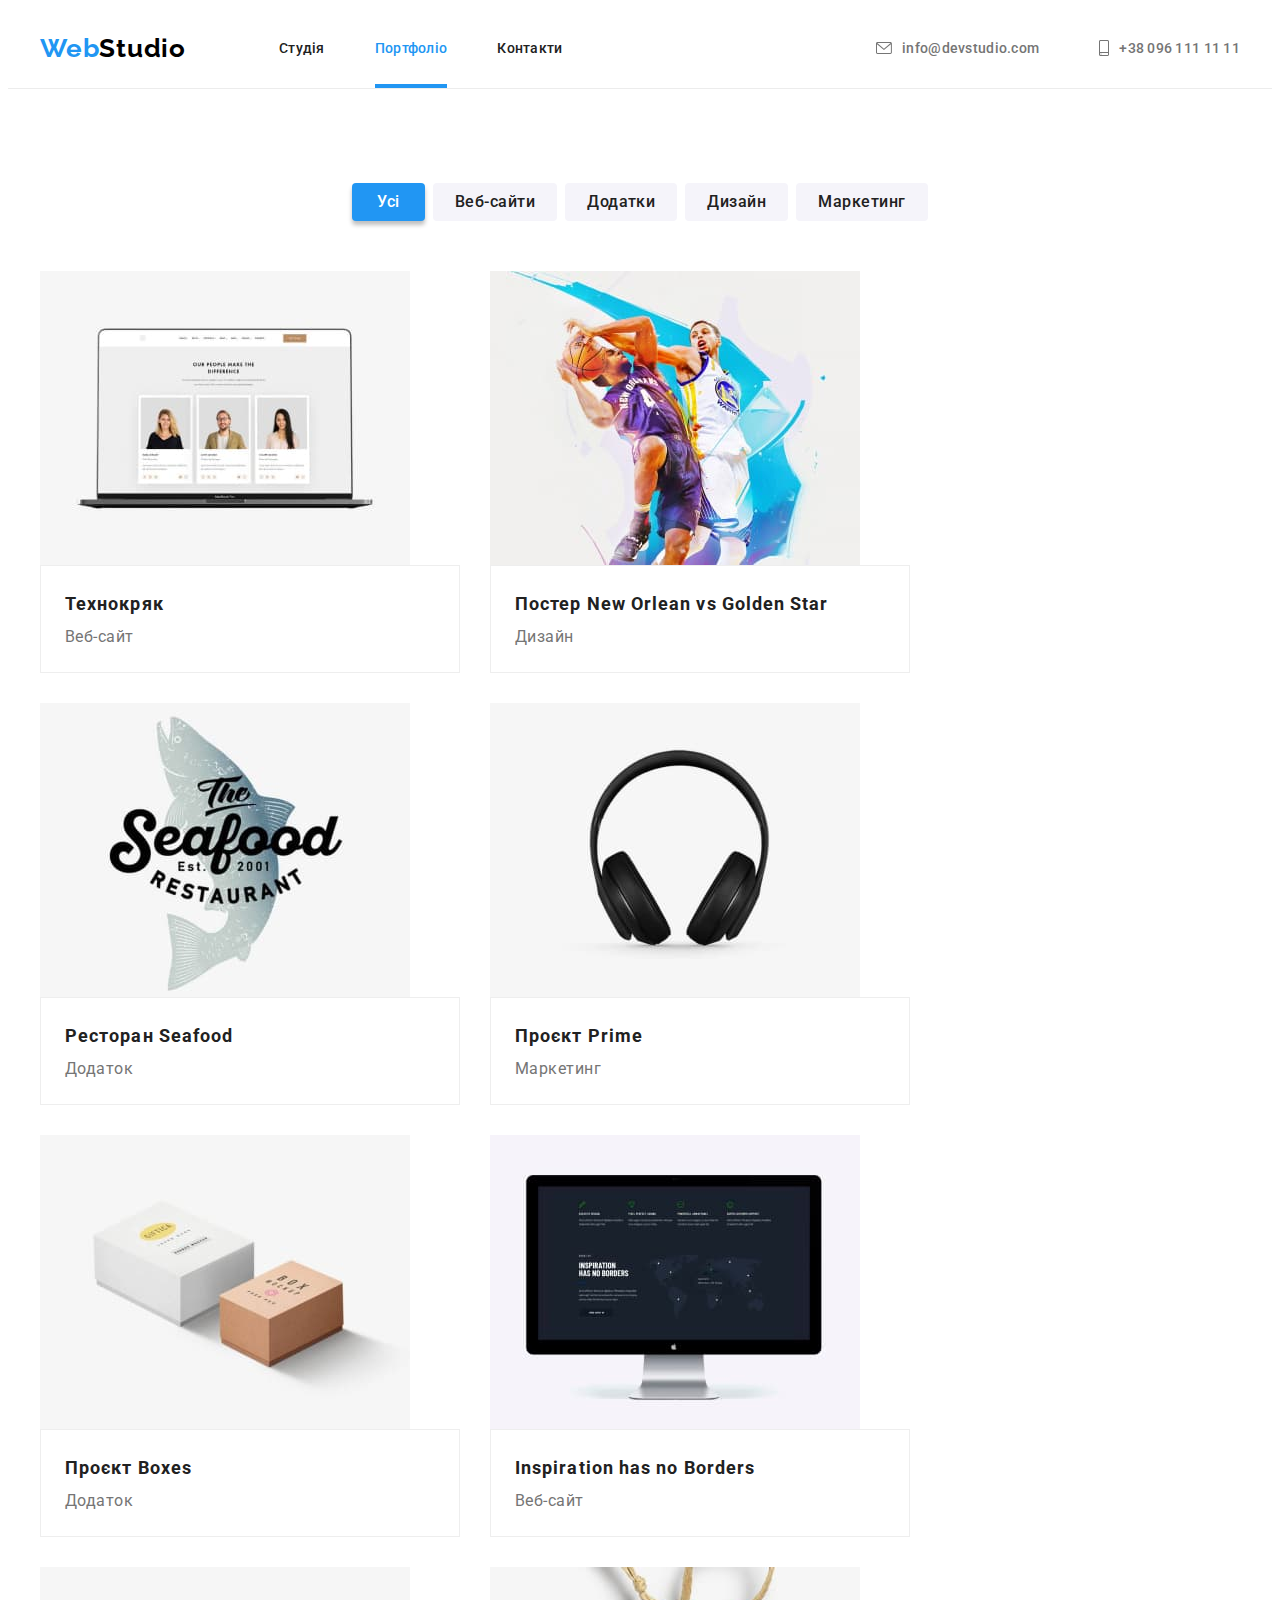
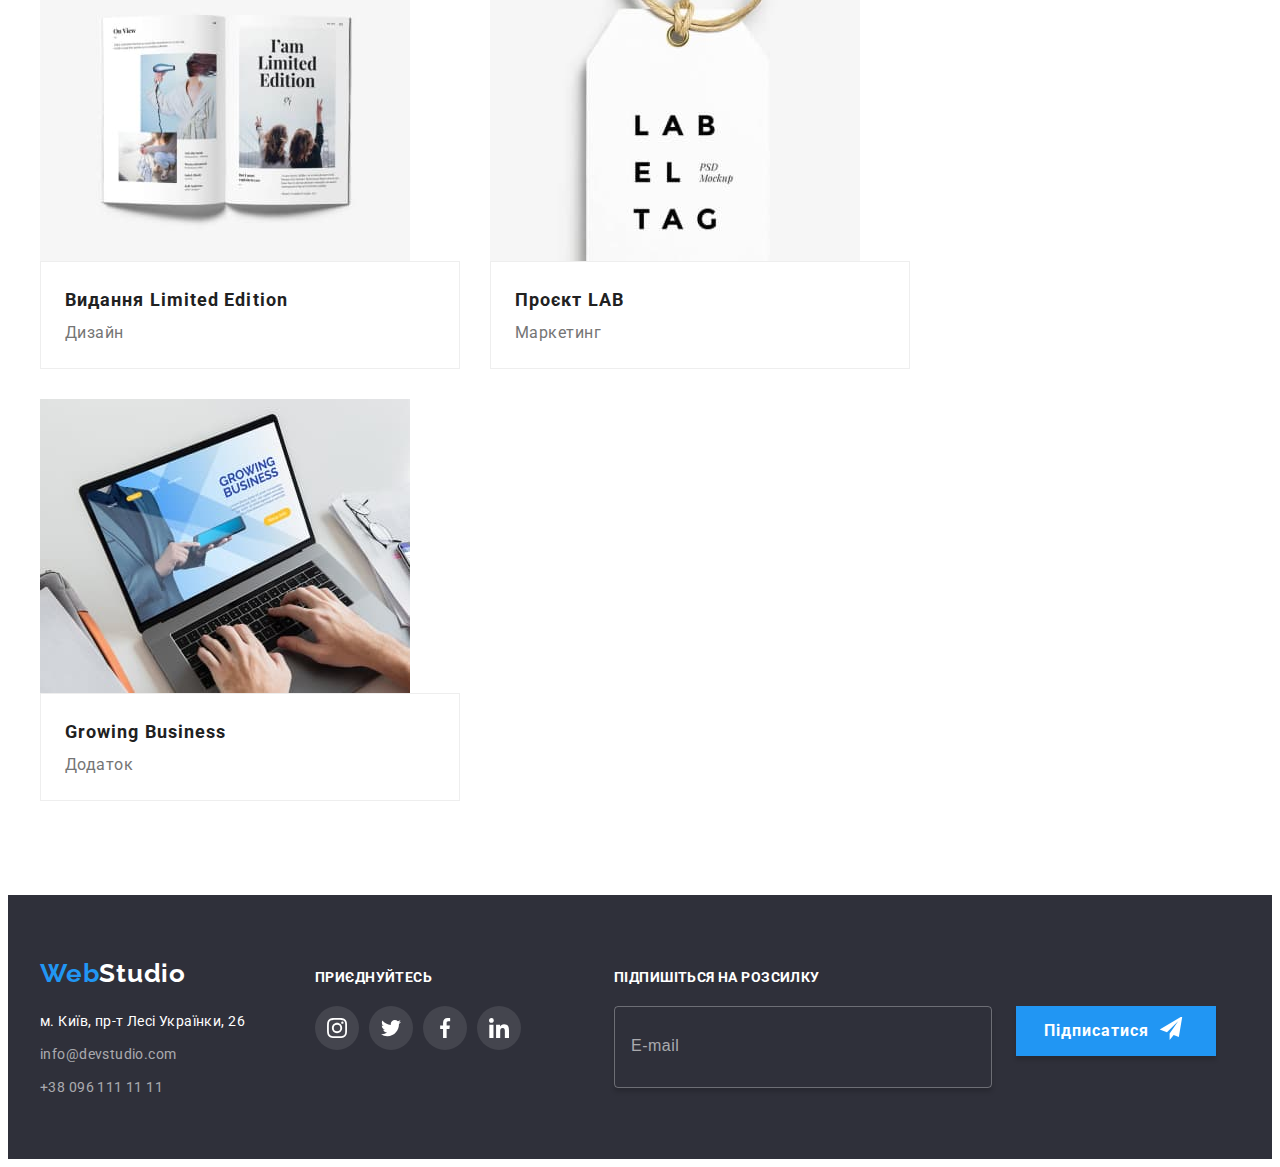
==== portfolio.html @ 65c4f0a9 "HW 8" ====
<!DOCTYPE html>
<html lang="en">
  <head>
    <meta charset="UTF-8" />
    <meta http-equiv="X-UA-Compatible" content="IE=edge" />
    <meta name="viewport" content="width=device-width, initial-scale=1.0" />
    <title>Portfolio</title>
    <link
      href="https://fonts.googleapis.com/css2?family=Raleway:wght@700&family=Roboto:wght@400;500;700;900&display=swap"
      rel="stylesheet"
    />
    <link
      rel="stylesheet"
      href="https://cdnjs.cloudflare.com/ajax/libs/modern-normalize/1.1.0/modern-normalize.min.css"
      integrity="sha512-wpPYUAdjBVSE4KJnH1VR1HeZfpl1ub8YT/NKx4PuQ5NmX2tKuGu6U/JRp5y+Y8XG2tV+wKQpNHVUX03MfMFn9Q=="
      crossorigin="anonymous"
      referrerpolicy="no-referrer"
    />
    <link rel="stylesheet" href="./css/main.min.css" />
  </head>
  <body class="page-portfolio">
    <header class="header">
      <div class="container-header">
        <nav class="site-nav">
          <a href="#" class="logo"
            ><span class="first-part">Web</span
            ><span class="second-part">Studio</span>
            </a>

          <ul class="site-nav-list">
            <li class="site-nav-item">
              <a class="site-nav-link" href="index.html" 
                >Студія</a>
            </li>
            <li class="site-nav-item">
              <a class="site-nav-link current" href="#">Портфоліо</a>
            </li>
            <li class="site-nav-item">
              <a class="site-nav-link" href="#">Контакти</a>
            </li>
          </ul>

          <ul class="contacts-list">
            <li class="contacts-item">
              <a href="mailto:info@devstudio.com" class="contacts">
                <svg class="contacts-icon" width="16" height="12">
                  <use href="./images/icons.svg#icon-envelope"></use>
                </svg>
                info@devstudio.com</a>
            </li>
            <li class="contacts-item">
              <a href="tel:+380961111111" class="contacts">
                <svg class="contacts-icon" width="10" height="16">
                  <use href="./images/icons.svg#icon-smartphone"></use>
                </svg>
                +38 096 111 11 11</a>
            </li>
          </ul>
        </nav>
      </div>
    </header>
    <main>
      <section class="portfolio">
        <!-- <h1 class="portfolio-title">Портфоліо</h1> -->
        <div class="container-portfolio">

        <ul class="portfolio-list">
          <li class="list-button">
            <button class="button-all current" type="button">Усі</button>
          </li>
          <li class="list-button">
            <button class="button" type="button">Веб-сайти</button>
          </li>
          <li class="list-button">
            <button class="button" type="button">Додатки</button>
          </li>
          <li class="list-button">
            <button class="button" type="button">Дизайн</button>
          </li>
          <li class="list-button">
            <button class="button" type="button">Маркетинг</button>
          </li>
        </ul>
            
        <ul class="project-list">
          <li class="project-list__item">
            <a class="project-list__link" href="#">
              <div class="portfolio-wrap">
              <img src="./images/img11.jpg" 
              width="370"
              height="294"
              alt="фото" class="project-list__icon" />
              <p class="portfolio-text">Ресурс пропонує комплексні пропозиції з різним рівнем функціоналу та сервісів. Все це дозволить відвідувачу отримати вичерпні відомості про компанію чи приватну особу.
              </p>
              </div>
              <div class="box-projects">
              <h2 class="list-projects">Технокряк</h2>
              <p class="list-services">Веб-сайт</p>
              </div>
            </a>
          </li>
          <li class="project-list__item">
            <a class="project-list__link" href="#">
              <div class="portfolio-wrap">
              <img src="./images/img12.jpg" 
              width="370"
              height="294"
              alt="гра в баскетбол" class="project-list__icon" />
              <p class="portfolio-text">Ресурс пропонує комплексні пропозиції з різним рівнем функціоналу та сервісів. Все це дозволить відвідувачу отримати вичерпні відомості про компанію чи приватну особу.
              </p>
              </div>
              <div class="box-projects">
              <h2 class="list-projects">Постер New Orlean vs Golden Star</h2>
              <p class="list-services">Дизайн</p>
              </div>
            </a>
          </li>
          <li class="project-list__item">
            <a class="project-list__link" href="#">
              <div class="portfolio-wrap">
              <img src="./images/img13.jpg" 
              width="370"
              height="294"
              alt="назва ресторану" class="project-list__icon" />
              <p class="portfolio-text">Ресурс пропонує комплексні пропозиції з різним рівнем функціоналу та сервісів. Все це дозволить відвідувачу отримати вичерпні відомості про компанію чи приватну особу.
              </p>
              </div>
              <div class="box-projects">
              <h2 class="list-projects">Ресторан Seafood</h2>
              <p class="list-services">Додаток</p>
              </div>
            </a>
          </li>

          <li class="project-list__item">
            <a class="project-list__link" href="#">
              <div class="portfolio-wrap">
              <img src="./images/img14.jpg" 
              width="370"
              height="294"
              alt="навушники" class="project-list__icon" />
              <p class="portfolio-text">Ресурс пропонує комплексні пропозиції з різним рівнем функціоналу та сервісів. Все це дозволить відвідувачу отримати вичерпні відомості про компанію чи приватну особу.
              </p>
              </div>
              <div class="box-projects">
              <h2 class="list-projects">Проєкт Prime</h2>
              <p class="list-services">Маркетинг</p>
              </div>
            </a>
          </li>
          <li class="project-list__item">
            <a class="project-list__link" href="#">
              <div class="portfolio-wrap">
              <img src="./images/img15.jpg" 
              width="370"
              height="294"
              alt="коробки" class="project-list__icon" />
              <p class="portfolio-text">Ресурс пропонує комплексні пропозиції з різним рівнем функціоналу та сервісів. Все це дозволить відвідувачу отримати вичерпні відомості про компанію чи приватну особу.
              </p>
              </div>
              <div class="box-projects">
              <h2 class="list-projects">Проєкт Boxes</h2>
              <p class="list-services">Додаток</p>
              </div>
            </a>
          </li>
          <li class="project-list__item">
            <a class="project-list__link" href="#">
              <div class="portfolio-wrap">
              <img src="./images/img16.jpg" 
              width="370"
              height="294"
              alt="монітор" class="project-list__icon" />
              <p class="portfolio-text">Ресурс пропонує комплексні пропозиції з різним рівнем функціоналу та сервісів. Все це дозволить відвідувачу отримати вичерпні відомості про компанію чи приватну особу.
              </p>
              </div>
              <div class="box-projects">
              <h2 class="list-projects">Inspiration has no Borders</h2>
              <p class="list-services">Веб-сайт</p>
              </div>
            </a>
          </li>
          <li class="project-list__item">
            <a class="project-list__link" href="#">
              <div class="portfolio-wrap">
              <img src="./images/img17.jpg" 
              width="370"
              height="294"
              alt="журнал" class="project-list__icon" />
              <p class="portfolio-text">Ресурс пропонує комплексні пропозиції з різним рівнем функціоналу та сервісів. Все це дозволить відвідувачу отримати вичерпні відомості про компанію чи приватну особу.
              </p>
              </div>
              <div class="box-projects">
              <h2 class="list-projects">Видання Limited Edition</h2>
              <p class="list-services">Дизайн</p>
              </div>
            </a>
          </li>
          <li class="project-list__item">
            <a class="project-list__link" href="#">
              <div class="portfolio-wrap">
              <img src="./images/img18.jpg" 
              width="370"
              height="294"
              alt="етикетка" class="project-list__icon" />
              <p class="portfolio-text">Ресурс пропонує комплексні пропозиції з різним рівнем функціоналу та сервісів. Все це дозволить відвідувачу отримати вичерпні відомості про компанію чи приватну особу.
              </p>
              </div>
              <div class="box-projects">
              <h2 class="list-projects">Проєкт LAB</h2>
              <p class="list-services">Маркетинг</p>
              </div>
            </a>
          </li>
          <li class="project-list__item">
            <a class="project-list__link" href="#">
              <div class="portfolio-wrap">
              <img src="./images/img19.jpg" 
              width="370"
              height="294"
              alt="ноутбук" class="project-list__icon" />
              <p class="portfolio-text">Ресурс пропонує комплексні пропозиції з різним рівнем функціоналу та сервісів. Все це дозволить відвідувачу отримати вичерпні відомості про компанію чи приватну особу.
              </p>
              </div>
              <div class="box-projects">
              <h2 class="list-projects">Growing Business</h2>
              <p class="list-services">Додаток</p>
              </div>
            </a>
          </li>
        </ul>
        </div>
      </section>
    </main>
    <footer class="section-foot">
      <div class="container-footer">
        <div class="div-foot">
          <div class="div-contacts">
        <a href="#" class="logo-footer"
          ><span class="first-part">Web</span
          ><span class="second-part-foot">Studio</span></a>
        
        <address class="address">
          <p class="contacts-foot-address">м. Київ, пр-т Лесі Українки, 26</p>
          <ul class="list">
            <li class="foot-item">
              <a href="mailto:info@devstudio.com" class="contacts-foot"
                >info@devstudio.com</a
              >
            </li>
            <li class="foot-item">
              <a href="tel:+380961111111" class="contacts-foot"
                >+38 096 111 11 11</a>
              
            </li>
          </ul>
        </address>
        </div>
        <div class="foot-networks">
          <span class="foot-title">приєднуйтесь</span>
          <ul class="foot-list">
                <li class="item-foot">
              <a class="foot-link" href="#">
                <svg class="foot-icon" width="20" height="20">
                  <use href="./images/icons.svg#icon-instagram"></use>
                </svg>
                 
              </a>
              </li>
              <li class="item-foot">
              <a class="foot-link" href="#">
                <svg class="foot-icon" width="20" height="20">
                  <use href="./images/icons.svg#icon-twitter"></use>
                </svg>
                 
              </a>
              </li>
              <li class="item-foot">
              <a class="foot-link" href="#">
                <svg class="foot-icon" width="20" height="20">
                  <use href="./images/icons.svg#icon-facebook"></use>
                </svg>
                 
              </a>
              </li>
              <li class="item-foot">
              <a class="foot-link" href="#">
                <svg class="foot-icon" width="20" height="20">
                  <use href="./images/icons.svg#icon-linkedin"></use>
                </svg>
                 
              </a>
              </li>
              </ul>
        </div>
        <div class="user-sub">
           <p class="form-email">Підпишіться на розсилку</p>
          <form>
          <div class="user-mail">  
            <input type="email" name="email"  class="email-input" aria-labelledby="user_email" placeholder="E-mail"/>
          
          <button type="submit" class="submit">Підписатися
            <svg class="icon-send" width="24" height="24">
              <use href="./images/icons.svg#icon-send"></use>
            </svg>
          </button>
          </div>
          
        </form>
        </div>
        </div>
        

      </div>
    </footer>
    
     
  </body>
</html>
---- css/main.min.css ----
:root{--color-title: #212121;--color-gray: #757575;--color-blue: #2196F3;--color-white: #FFFFFF;--background-color-portfolio: #EEEEEE}body{font-family:Roboto,sans-serif}.container,.container-header,.container-footer,.container-portfolio{width:100%;padding-left:15px;padding-right:15px;margin:0 auto}@media screen and (min-width: 480px){.container,.container-header,.container-footer,.container-portfolio{max-width:480px}}@media screen and (min-width: 768px){.container,.container-header,.container-footer,.container-portfolio{max-width:768px}}@media screen and (min-width: 1200px){.container,.container-header,.container-footer,.container-portfolio{max-width:1200px}}.container-header,.container-footer{padding-top:0}.project-list,.img-list,.our-advantages-list,.portfolio-list,.site-nav-list,.list,.contacts-list,.specialist-list,.client-list,.foot-list{list-style:none;padding:0;margin:0}.project-list__link,.site-nav-link,.contacts,.list-link,.logo,.logo-footer{text-decoration:none}.page{background-color:var(--color-white)}.logo{margin-right:93px}.first-part{color:var(--color-blue)}.second-part{color:#000}.second-part-foot{color:#fff}.first-part,.second-part,.second-part-foot{font-family:Raleway,sans-serif;font-weight:700;font-size:26px;line-height:1.1923;letter-spacing:.03em}.site-nav-link{display:block;padding-top:32px;padding-bottom:32px;color:var(--color-title);position:relative}.site-nav-link::after{content:"";position:absolute;opacity:0;width:100%;height:4px;background-color:var(--color-blue);left:0;bottom:0}.site-nav-link.current::after{opacity:1}.site-nav-item{margin-right:50px}.site-nav-item:last-child{margin-right:0}.contacts{display:flex;justify-content:center;align-items:center;width:100%;height:100%;color:var(--color-gray);transition:color 250ms cubic-bezier(0.4, 0, 0.2, 1)}.contacts-icon{fill:var(--color-gray);margin-right:10px;transition:fill 250ms cubic-bezier(0.4, 0, 0.2, 1)}.contacts:hover .contacts-icon,.contacts:focus .contacts-icon{fill:#2196f3}.contacts-item+.contacts-item{margin-left:50px}.contacts-item{padding-top:32px;padding-bottom:32px}.site-nav-link,.contacts{font-weight:500;font-size:14px;line-height:1.1721;letter-spacing:.02em;transition:color 250ms cubic-bezier(0.4, 0, 0.2, 1)}.site-nav-link:hover,.site-nav-link:focus,.site-nav-link.current{color:var(--color-blue);opacity:1}.contacts:hover,.contacts:focus{color:var(--color-blue)}.header{border-bottom:1px solid #ececec}.site-nav{display:flex;align-items:center}.site-nav-list{display:flex}.contacts-list{display:flex;margin-left:auto;gap:10px}.section-gero{margin:0 auto;padding-top:200px;padding-bottom:200px;background-image:linear-gradient(rgba(47, 48, 58, 0.4), rgba(47, 48, 58, 0.4)),url(../images/img-gero\ .jpg);text-align:center;height:600px;max-width:1600px}.gero-title{margin-top:0;margin-bottom:30px;color:#fff;font-weight:900;font-size:44px;line-height:1.3636;letter-spacing:.06em;text-align:center;text-transform:uppercase}.button-gero{display:inline-block;min-width:216px;border-radius:4px;padding:10px 32px;color:#fff;background-color:#2196f3;font-family:Roboto,sans-serif;font-weight:700;font-size:16px;line-height:1.875;letter-spacing:.06em;text-align:center;cursor:pointer;border:none;transition:color 250ms cubic-bezier(0.4, 0, 0.2, 1)}.button-gero:hover,.button-gero:focus,.button-gero:active{color:#2f303a}.our-advantages-list{display:flex;flex-wrap:wrap;gap:30px}.our-advantages-item{width:100%;height:auto}@media screen and (min-width: 768px){.our-advantages-item{width:calc((100% - 30px)/2)}}.our-advantages-icon{margin-bottom:30px;width:100%;height:120px;background-color:#f5f4fa;display:flex;justify-content:center;align-items:center}.advantages{padding-top:60px;padding-bottom:60px}.our-advantages-title{margin-bottom:10px;margin-top:0;color:var(--color-title);font-weight:700;font-size:14px;line-height:1.1721;letter-spacing:.03em;display:flex;justify-content:center;align-items:center}@media screen and (min-width: 768px){.our-advantages-title{display:inline-block}}.our-advantages-item:last-child{margin-right:0}.our-advantages{display:inline-block;margin-top:0;margin-bottom:0;color:var(--color-gray);font-weight:400;font-size:14px;line-height:1.714;letter-spacing:.03em}.section-img{padding-bottom:94px}.section-title{margin-top:0;margin-bottom:50px;color:var(--color-title);font-weight:700;font-size:36px;line-height:1.1719;letter-spacing:.03em;text-align:center}.img{width:100%;height:100%}.img:not(:last-child){margin-right:30px}.img-list{display:flex}.presentation{width:370px;height:100%;position:relative}.presentation-title{margin-top:0;margin-bottom:0;padding-top:27px;padding-bottom:27px;height:70px;width:100%;font-weight:700;font-size:14px;line-height:1.143;letter-spacing:.03em;color:var(--color-white);background-color:rgba(47,48,58,.8);text-align:center;text-transform:uppercase;position:absolute;bottom:0}.section-team,.section-clients{padding-top:94px;padding-bottom:94px;background-color:#f5f4fa}.section-clients{background-color:#fff}.img-list__item{box-shadow:0px 4px 4px 0px rgba(0,0,0,.25)}.img-list__item:not(:last-child){margin-right:30px}.team__title{margin-top:0;margin-bottom:10px;color:var(--color-title);font-weight:500;font-size:16px;line-height:1.1719;letter-spacing:.03em;text-align:center}.team__specialist{margin-top:0;margin-bottom:16px;color:var(--color-gray);font-weight:400;font-size:16px;line-height:1.1719;letter-spacing:.03em;text-align:center}.team{padding-top:30px;padding-bottom:30px;background-color:#fff}.specialist-list{display:flex;justify-content:center;align-items:center;gap:10px}.specialist-list__item{width:44px;height:44px}.specialist-list__link{width:100%;height:100%;background-color:#fff;border-radius:50%;display:flex;justify-content:center;align-items:center;transition:background-color 250ms cubic-bezier(0.4, 0, 0.2, 1)}.specialist-list__link:hover,.specialist-list__link:focus{background-color:#2196f3}.specialist-list__icon{fill:#afb1b8;transition:fill 250ms cubic-bezier(0.4, 0, 0.2, 1)}.specialist-list__link:focus .specialist-list__icon{fill:#fff}.specialist-list__link:hover .specialist-list__icon{fill:#fff}.client-list{display:flex;justify-content:center;align-items:center;gap:30px}.client-list__item{width:170px;height:92px}.client-list__link{display:flex;justify-content:center;align-items:center;width:100%;height:100%;border:1px solid #afb1b8;border-radius:4px;fill:#afb1b8;transition:border-color 250ms cubic-bezier(0.4, 0, 0.2, 1)}.client-list__link:hover,.client-list__link:focus{border-color:#2196f3}.client-list__icon{fill:#afb1b8;transition:fill 250ms cubic-bezier(0.4, 0, 0.2, 1)}.client-list__link:hover .client-list__icon,.client-list__link:focus .client-list__icon{fill:#2196f3}.div-contacts{margin-right:70px}.logo-footer{display:inline-block}.address{font-style:normal}.section-foot{padding-top:60px;padding-bottom:60px;background-color:#2f303a}.list{display:inline-block}.contacts-foot-address{margin-bottom:9px;margin-top:20px;color:#fff}.foot-item:not(:last-child){margin-bottom:9px}.contacts-foot{color:rgba(255,255,255,.6)}.contacts-foot-address,.contacts-foot{font-weight:400;font-size:14px;line-height:1.7143;letter-spacing:.03em;text-decoration:none}.foot-networks{width:206px;height:80px;margin-right:93px}.foot-title{display:block;margin-bottom:20px;color:#fff;font-weight:700;font-size:14px;line-height:1.1721;letter-spacing:.03em;text-transform:uppercase}.div-foot{display:flex;align-items:baseline}.foot-list{display:flex;justify-content:center;align-items:center;gap:10px}.item-foot{width:44px;height:44px}.foot-link{width:100%;height:100%;background-color:rgba(255,255,255,.1);border-radius:50%;display:flex;justify-content:center;align-items:center;transition:background-color 250ms cubic-bezier(0.4, 0, 0.2, 1)}.foot-link:hover,.foot-link:focus{background-color:#2196f3}.foot-icon{fill:#fff;transition:fill 250ms cubic-bezier(0.4, 0, 0.2, 1)}.foot-link:hover .foot-icon{fill:#fff}.foot-link:focus .foot-icon{fill:#fff}.user-email{padding-left:93px}.form-email{margin-bottom:20px;color:#fff;font-weight:700;font-size:14px;line-height:1.1721;letter-spacing:.03em;text-transform:uppercase}.user-mail{display:flex;gap:12px}.email-input::-moz-placeholder{font-weight:400;font-size:16px;line-height:1.25;letter-spacing:.03em;color:rgba(255,255,255,.6)}.email-input:-ms-input-placeholder{font-weight:400;font-size:16px;line-height:1.25;letter-spacing:.03em;color:rgba(255,255,255,.6)}.email-input::placeholder{font-weight:400;font-size:16px;line-height:1.25;letter-spacing:.03em;color:rgba(255,255,255,.6)}.submit{margin-left:12px;padding:10px 28px;width:200px;height:50px;background-color:var(--color-blue);color:var(--color-white);font-family:Roboto;font-weight:700;font-size:16px;line-height:1.875;letter-spacing:.06em;display:inline-flex;box-shadow:0px 4px 4px 0px rgba(0,0,0,.15);border:none}.submit:hover,.submit:focus{background-color:#188ce8}.icon-send{fill:var(--color-white);margin-left:10px}.email-input{padding-left:16px;padding-top:15px;padding-bottom:15px;min-width:358px;height:50px;border-radius:4px;background-color:rgba(0,0,0,0);border:1px solid rgba(255,255,255,.3);box-shadow:0px 4px 4px 0px rgba(0,0,0,.15);color:#fff;transition:border-color 250ms cubic-bezier(0.4, 0, 0.2, 1)}.email-input:hover,.email-input:focus{border-color:var(--color-blue);outline:none}.page-portfolio{background-color:var(--color-white)}.portfolio{padding-top:94px;padding-bottom:94px}.portfolio-list{display:flex;justify-content:center;align-items:center;margin-bottom:50px}.list-button:last-child{margin-right:0}.list-button{margin-right:8px}.list-button:last-child{margin-right:0}.button{padding:6px 22px}.button:hover,.button:focus,.button:active{color:var(--color-white);background-color:var(--color-blue);box-shadow:0px 4px 4px 0px rgba(0,0,0,.25)}.button-all{padding:6px 25px}.button-all.current{color:var(--color-white);background-color:var(--color-blue);box-shadow:0px 4px 4px 0px rgba(0,0,0,.25)}.button,.button-all{border-radius:4px;font-family:Roboto,sans-serif;color:var(--color-title);background-color:#f5f4fa;font-weight:500;font-size:16px;line-height:1.625;letter-spacing:.03em;text-align:center;cursor:pointer;border:none;transition:background-color 250ms cubic-bezier(0.4, 0, 0.2, 1),color 250ms cubic-bezier(0.4, 0, 0.2, 1),box-shadow 250ms cubic-bezier(0.4, 0, 0.2, 1)}.portfolio-title{opacity:0}.project-list{display:flex;flex-wrap:wrap;gap:30px}.project-list__item{flex-basis:calc((100% - 60px)/3)}.project-list__link{display:block;transition:box-shadow 250ms cubic-bezier(0.4, 0, 0.2, 1)}.project-list__link:hover,.project-list__link:focus{box-shadow:0px 4px 4px 0px rgba(0,0,0,.25)}.box-projects{padding:20px 24px;width:370px;border:1px solid #eee}.project-list__icon{display:block}.list-projects{margin-top:0;margin-bottom:0;color:var(--color-title);font-weight:700;font-size:18px;line-height:2;letter-spacing:.06em}.list-services{margin-top:0;margin-bottom:0;color:var(--color-gray);font-weight:400;font-size:16px;line-height:1.875;letter-spacing:.03em}.portfolio-wrap{position:relative;overflow:hidden}.portfolio-text{margin-top:0;padding:63px 24px;font-size:18px;line-height:1.5556;letter-spacing:.03em;color:#fff;background-color:rgba(33,150,243,.9);position:absolute;top:0;left:0;height:100%;transform:translateY(100%);transition:transform 250ms cubic-bezier(0.4, 0, 0.2, 1);overflow:auto}.project-list__item:hover .portfolio-text{transform:translateY(0)}.backdroup{width:100%;height:100%;background-color:rgba(0,0,0,.2);position:fixed;top:0;transition:opacity 350ms linear,visibility 350ms linear}.backdroup.is-hidden .modal{transform:translate(-50%, -50%) scaleX(2)}.modal{padding:40px;width:528px;min-height:581px;background-color:var(--color-white);border-radius:4px;position:absolute;top:50%;left:50%;transform:translate(-50%, -50%) scaleX(1);transition:transform 350ms linear}.modal-close{width:30px;height:30px;color:#000;background-color:var(--color-white);border-radius:50%;border:1px solid rgba(0,0,0,.1);display:flex;justify-content:center;align-items:center;position:absolute;top:8px;right:8px;cursor:pointer;transition:fill 250ms cubic-bezier(0.4, 0, 0.2, 1)}.modal-close:hover,.modal-close:focus{fill:var(--color-blue)}.modal-title{margin-top:0;font-weight:700;font-size:20px;line-height:1.172;letter-spacing:.03em;text-align:center;margin-bottom:12px}.input-wrap{position:relative;margin-bottom:10px}.modal-input{display:block;margin-bottom:10px;width:100%;height:40px;border:1px solid rgba(33,33,33,.2);padding-left:30px;outline:rgba(0,0,0,0);transition:border-color 250ms cubic-bezier(0.4, 0, 0.2, 1)}.modal-input:focus{border-color:var(--color-blue)}.modal-label{margin-bottom:4px;display:block;font-weight:400;font-size:12px;line-height:1.172;letter-spacing:.01em;color:#757575}.modal-comment{display:block;padding:12px 16px;border-radius:4px;width:100%;height:120px;border:1px solid rgba(33,33,33,.2);outline:rgba(0,0,0,0);resize:none}.modal-comment::-moz-placeholder{font-weight:400;font-size:12px;line-height:1.172;letter-spacing:.01em;color:rgba(117,117,117,.5)}.modal-comment:-ms-input-placeholder{font-weight:400;font-size:12px;line-height:1.172;letter-spacing:.01em;color:rgba(117,117,117,.5)}.modal-comment::placeholder{font-weight:400;font-size:12px;line-height:1.172;letter-spacing:.01em;color:rgba(117,117,117,.5)}.modal-icon{position:absolute;top:50%;transform:translate(-50%);left:15px;fill:var(--color-title);transition:fill 250ms cubic-bezier(0.4, 0, 0.2, 1)}.modal-input:focus+.modal-icon{fill:var(--color-blue)}.btn-submit{margin-top:30px;display:inline-flex;padding:10px 52px;border-radius:4px;background-color:var(--color-blue);color:var(--color-white);font-weight:700;font-size:16px;line-height:1.875;letter-spacing:.06em;text-align:center;align-items:center;border:none}.btn-submit-modal{display:flex;justify-content:center;align-items:center}.label-check,.accedence-link{font-weight:400;font-size:14px;line-height:1.714;letter-spacing:.03em}.label-check{color:var(--color-gray);display:flex;justify-content:center;align-items:center}.accedence-link{color:var(--color-blue);position:relative;display:inline-block;text-decoration:none;margin-left:5px}.accedence-link::after{content:"";position:absolute;left:0;bottom:5px;background-color:var(--color-blue);width:100%;height:1px}.label-check span{width:16px;height:15px;fill:#212121;border:1px solid #212121;margin-right:8px;display:flex;justify-content:center;align-items:center;fill:rgba(0,0,0,0);transition:background-color 250ms cubic-bezier(0.4, 0, 0.2, 1)}.modal-check:checked+.label-check span{background-color:var(--color-blue);fill:var(--color-white);border:none}.modal-check:focus+.label-check span{background-color:var(--color-blue)}.is-hidden{visibility:hidden}/*# sourceMappingURL=main.min.css.map */
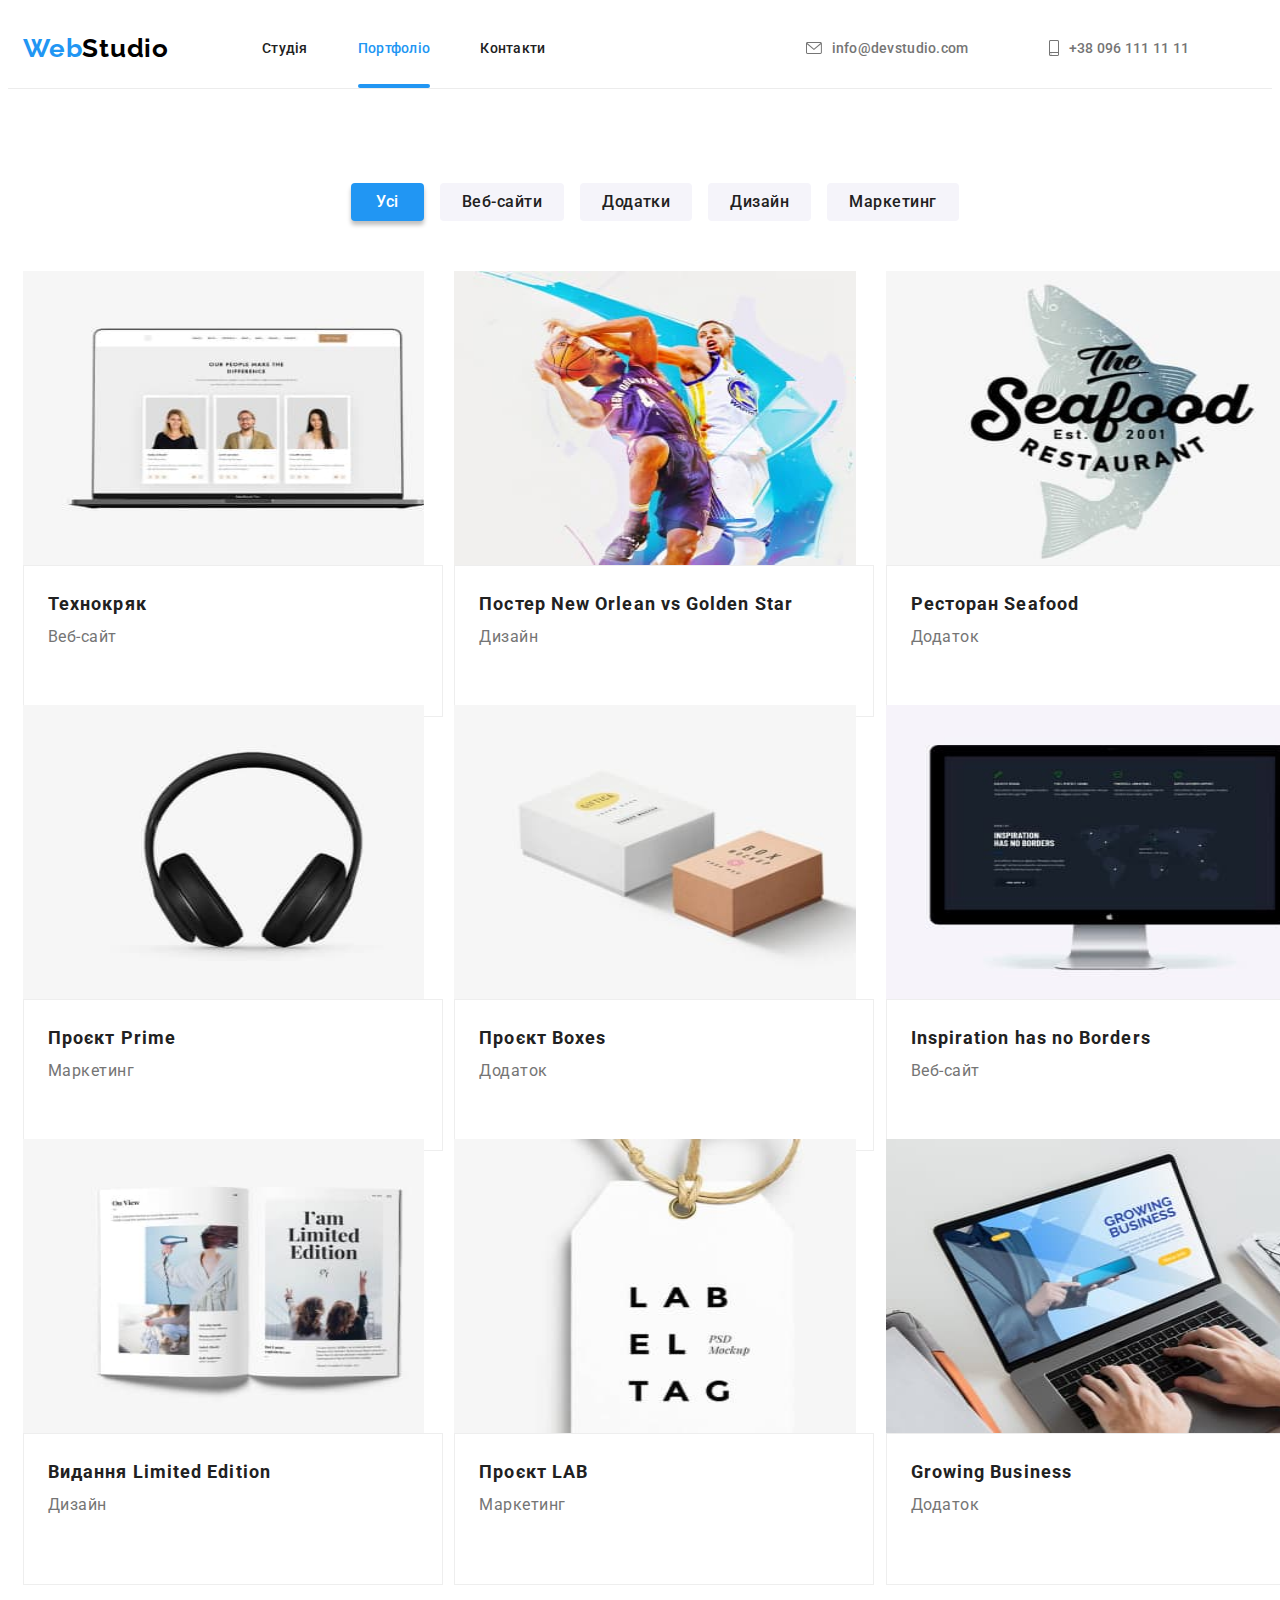
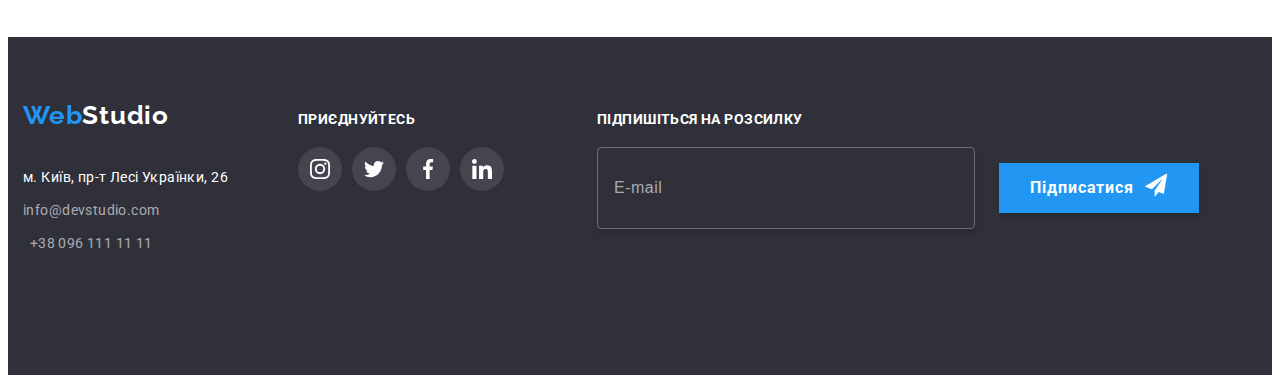
==== commit 4ab04e0d: "HW 8" ====
--- a/portfolio.html
+++ b/portfolio.html
@@ -57,14 +57,21 @@
             </li>
           </ul>
         </nav>
+        <button type="button" class="menu-open" data-menu-open>
+          <svg class="menu-open-icon" width="40" height="40">
+            <use href="./images/icons.svg#icon-menu-open"></use>
+          </svg>
+         </button>
+         
       </div>
     </header>
     <main>
       <section class="portfolio">
         <!-- <h1 class="portfolio-title">Портфоліо</h1> -->
         <div class="container-portfolio">
+          
 
-        <ul class="portfolio-list">
+         <ul class="portfolio-list">
           <li class="list-button">
             <button class="button-all current" type="button">Усі</button>
           </li>
@@ -81,15 +88,27 @@
             <button class="button" type="button">Маркетинг</button>
           </li>
         </ul>
+        
             
         <ul class="project-list">
           <li class="project-list__item">
             <a class="project-list__link" href="#">
               <div class="portfolio-wrap">
-              <img src="./images/img11.jpg" 
-              width="370"
-              height="294"
-              alt="фото" class="project-list__icon" />
+                <picture>
+                  <source srcset="./images/img11.jpg 1x, ./images/img11-2x.jpg 2x" 
+                  media="(min-width: 1200px)"/>
+                  <source srcset="./images/img11-tab.jpg 1x, ./images/img11-tab-2x.jpg 2x" 
+                  media="(min-width: 768px)"/>
+                  <source srcset="./images/img11-mob.jpg 1x, ./images/img11-mob-2x.jpg 2x" 
+                  media="(max-width: 767px)"/>
+                  <img
+                  src="./images/img11-mob.jpg" 
+                  width="450" 
+                  height="294"
+                  alt="фото" 
+                  class="project-list__icon" />
+                </picture>
+              
               <p class="portfolio-text">Ресурс пропонує комплексні пропозиції з різним рівнем функціоналу та сервісів. Все це дозволить відвідувачу отримати вичерпні відомості про компанію чи приватну особу.
               </p>
               </div>
@@ -102,10 +121,21 @@
           <li class="project-list__item">
             <a class="project-list__link" href="#">
               <div class="portfolio-wrap">
-              <img src="./images/img12.jpg" 
-              width="370"
-              height="294"
-              alt="гра в баскетбол" class="project-list__icon" />
+                <picture>
+                  <source srcset="./images/img12.jpg 1x, ./images/img12-2x.jpg 2x" 
+                  media="(min-width: 1200px)"/>
+                  <source srcset="./images/img12-tab.jpg 1x, ./images/img12-tab-2x.jpg 2x" 
+                  media="(min-width: 768px)"/>
+                  <source srcset="./images/img12-mob.jpg 1x, ./images/img12-mob-2x.jpg 2x" 
+                  media="(max-width: 767px)"/>
+                  <img
+                  src="./images/img12-mob.jpg" 
+                  width="450"
+                  height="294"
+                  alt="фото" 
+                  class="project-list__icon" />
+                </picture>
+              
               <p class="portfolio-text">Ресурс пропонує комплексні пропозиції з різним рівнем функціоналу та сервісів. Все це дозволить відвідувачу отримати вичерпні відомості про компанію чи приватну особу.
               </p>
               </div>
@@ -118,10 +148,20 @@
           <li class="project-list__item">
             <a class="project-list__link" href="#">
               <div class="portfolio-wrap">
-              <img src="./images/img13.jpg" 
-              width="370"
-              height="294"
-              alt="назва ресторану" class="project-list__icon" />
+              <picture>
+                  <source srcset="./images/img13.jpg 1x, ./images/img13-2x.jpg 2x" 
+                  media="(min-width: 1200px)"/>
+                  <source srcset="./images/img13-tab.jpg 1x, ./images/img13-tab-2x.jpg 2x" 
+                  media="(min-width: 768px)"/>
+                  <source srcset="./images/img13-mob.jpg 1x, ./images/img13-mob-2x.jpg 2x" 
+                  media="(max-width: 767px)"/>
+                  <img
+                  src="./images/img13-mob.jpg" 
+                  width="450"
+                  height="294"
+                  alt="фото" 
+                  class="project-list__icon" />
+                </picture>
               <p class="portfolio-text">Ресурс пропонує комплексні пропозиції з різним рівнем функціоналу та сервісів. Все це дозволить відвідувачу отримати вичерпні відомості про компанію чи приватну особу.
               </p>
               </div>
@@ -135,10 +175,20 @@
           <li class="project-list__item">
             <a class="project-list__link" href="#">
               <div class="portfolio-wrap">
-              <img src="./images/img14.jpg" 
-              width="370"
-              height="294"
-              alt="навушники" class="project-list__icon" />
+                <picture>
+                  <source srcset="./images/img14.jpg 1x, ./images/img14-2x.jpg 2x" 
+                  media="(min-width: 1200px)"/>
+                  <source srcset="./images/img14-tab.jpg 1x, ./images/img14-tab-2x.jpg 2x" 
+                  media="(min-width: 768px)"/>
+                  <source srcset="./images/img14-mob.jpg 1x, ./images/img14-mob-2x.jpg 2x" 
+                  media="(max-width: 767px)"/>
+                  <img
+                  src="./images/img14-mob.jpg" 
+                  width="450"
+                  height="294"
+                  alt="фото" 
+                  class="project-list__icon" />
+                </picture>
               <p class="portfolio-text">Ресурс пропонує комплексні пропозиції з різним рівнем функціоналу та сервісів. Все це дозволить відвідувачу отримати вичерпні відомості про компанію чи приватну особу.
               </p>
               </div>
@@ -151,10 +201,21 @@
           <li class="project-list__item">
             <a class="project-list__link" href="#">
               <div class="portfolio-wrap">
-              <img src="./images/img15.jpg" 
-              width="370"
-              height="294"
-              alt="коробки" class="project-list__icon" />
+                <picture>
+                  <source srcset="./images/img15.jpg 1x, ./images/img15-2x.jpg 2x" 
+                  media="(min-width: 1200px)"/>
+                  <source srcset="./images/img15-tab.jpg 1x, ./images/img15-tab-2x.jpg 2x" 
+                  media="(min-width: 768px)"/>
+                  <source srcset="./images/img15-mob.jpg 1x, ./images/img15-mob-2x.jpg 2x" 
+                  media="(max-width: 767px)"/>
+                  <img
+                  src="./images/img15-mob.jpg" 
+                  width="450"
+                  height="294"
+                  alt="фото" 
+                  class="project-list__icon" />
+                </picture>
+              
               <p class="portfolio-text">Ресурс пропонує комплексні пропозиції з різним рівнем функціоналу та сервісів. Все це дозволить відвідувачу отримати вичерпні відомості про компанію чи приватну особу.
               </p>
               </div>
@@ -167,10 +228,21 @@
           <li class="project-list__item">
             <a class="project-list__link" href="#">
               <div class="portfolio-wrap">
-              <img src="./images/img16.jpg" 
-              width="370"
-              height="294"
-              alt="монітор" class="project-list__icon" />
+                <picture>
+                  <source srcset="./images/img16.jpg 1x, ./images/img16-2x.jpg 2x" 
+                  media="(min-width: 1200px)"/>
+                  <source srcset="./images/img16-tab.jpg 1x, ./images/img16-tab-2x.jpg 2x" 
+                  media="(min-width: 768px)"/>
+                  <source srcset="./images/img16-mob.jpg 1x, ./images/img16-mob-2x.jpg 2x" 
+                  media="(max-width: 767px)"/>
+                  <img
+                  src="./images/img16-mob.jpg" 
+                  width="450"
+                  height="294"
+                  alt="фото" 
+                  class="project-list__icon" />
+                </picture>
+              
               <p class="portfolio-text">Ресурс пропонує комплексні пропозиції з різним рівнем функціоналу та сервісів. Все це дозволить відвідувачу отримати вичерпні відомості про компанію чи приватну особу.
               </p>
               </div>
@@ -183,10 +255,21 @@
           <li class="project-list__item">
             <a class="project-list__link" href="#">
               <div class="portfolio-wrap">
-              <img src="./images/img17.jpg" 
-              width="370"
-              height="294"
-              alt="журнал" class="project-list__icon" />
+                <picture>
+                  <source srcset="./images/img17.jpg 1x, ./images/img17-2x.jpg 2x" 
+                  media="(min-width: 1200px)"/>
+                  <source srcset="./images/img17-tab.jpg 1x, ./images/img17-tab-2x.jpg 2x" 
+                  media="(min-width: 768px)"/>
+                  <source srcset="./images/img17-mob.jpg 1x, ./images/img17-mob-2x.jpg 2x" 
+                  media="(max-width: 767px)"/>
+                  <img
+                  src="./images/img17-mob.jpg" 
+                  width="450"
+                  height="294"
+                  alt="фото" 
+                  class="project-list__icon" />
+                </picture>
+              
               <p class="portfolio-text">Ресурс пропонує комплексні пропозиції з різним рівнем функціоналу та сервісів. Все це дозволить відвідувачу отримати вичерпні відомості про компанію чи приватну особу.
               </p>
               </div>
@@ -199,10 +282,21 @@
           <li class="project-list__item">
             <a class="project-list__link" href="#">
               <div class="portfolio-wrap">
-              <img src="./images/img18.jpg" 
-              width="370"
-              height="294"
-              alt="етикетка" class="project-list__icon" />
+                <picture>
+                  <source srcset="./images/img18.jpg 1x, ./images/img18-2x.jpg 2x" 
+                  media="(min-width: 1200px)"/>
+                  <source srcset="./images/img18-tab.jpg 1x, ./images/img18-tab-2x.jpg 2x" 
+                  media="(min-width: 768px)"/>
+                  <source srcset="./images/img18-mob.jpg 1x, ./images/img18-mob-2x.jpg 2x" 
+                  media="(max-width: 767px)"/>
+                  <img
+                  src="./images/img18-mob.jpg" 
+                  width="450"
+                  height="294"
+                  alt="фото" 
+                  class="project-list__icon" />
+                </picture>
+              
               <p class="portfolio-text">Ресурс пропонує комплексні пропозиції з різним рівнем функціоналу та сервісів. Все це дозволить відвідувачу отримати вичерпні відомості про компанію чи приватну особу.
               </p>
               </div>
@@ -215,10 +309,21 @@
           <li class="project-list__item">
             <a class="project-list__link" href="#">
               <div class="portfolio-wrap">
-              <img src="./images/img19.jpg" 
-              width="370"
-              height="294"
-              alt="ноутбук" class="project-list__icon" />
+                <picture>
+                  <source srcset="./images/img19.jpg 1x, ./images/img19-2x.jpg 2x" 
+                  media="(min-width: 1200px)"/>
+                  <source srcset="./images/img19-tab.jpg 1x, ./images/img19-tab-2x.jpg 2x" 
+                  media="(min-width: 768px)"/>
+                  <source srcset="./images/img19-mob.jpg 1x, ./images/img19-mob-2x.jpg 2x" 
+                  media="(max-width: 767px)"/>
+                  <img
+                  src="./images/img19-mob.jpg" 
+                  width="450"
+                  height="294"
+                  alt="фото" 
+                  class="project-list__icon" />
+                </picture>
+              
               <p class="portfolio-text">Ресурс пропонує комплексні пропозиції з різним рівнем функціоналу та сервісів. Все це дозволить відвідувачу отримати вичерпні відомості про компанію чи приватну особу.
               </p>
               </div>
@@ -235,6 +340,7 @@
     <footer class="section-foot">
       <div class="container-footer">
         <div class="div-foot">
+          <div class="div-foot-tablet">
           <div class="div-contacts">
         <a href="#" class="logo-footer"
           ><span class="first-part">Web</span
@@ -292,6 +398,7 @@
               </a>
               </li>
               </ul>
+        </div>
         </div>
         <div class="user-sub">
            <p class="form-email">Підпишіться на розсилку</p>
--- a/css/main.min.css
+++ b/css/main.min.css
@@ -1 +1 @@
-:root{--color-title: #212121;--color-gray: #757575;--color-blue: #2196F3;--color-white: #FFFFFF;--background-color-portfolio: #EEEEEE}body{font-family:Roboto,sans-serif}.container,.container-header,.container-footer,.container-portfolio{width:100%;padding-left:15px;padding-right:15px;margin:0 auto}@media screen and (min-width: 480px){.container,.container-header,.container-footer,.container-portfolio{max-width:480px}}@media screen and (min-width: 768px){.container,.container-header,.container-footer,.container-portfolio{max-width:768px}}@media screen and (min-width: 1200px){.container,.container-header,.container-footer,.container-portfolio{max-width:1200px}}.container-header,.container-footer{padding-top:0}.project-list,.img-list,.our-advantages-list,.portfolio-list,.site-nav-list,.list,.contacts-list,.specialist-list,.client-list,.foot-list{list-style:none;padding:0;margin:0}.project-list__link,.site-nav-link,.contacts,.list-link,.logo,.logo-footer{text-decoration:none}.page{background-color:var(--color-white)}.logo{margin-right:93px}.first-part{color:var(--color-blue)}.second-part{color:#000}.second-part-foot{color:#fff}.first-part,.second-part,.second-part-foot{font-family:Raleway,sans-serif;font-weight:700;font-size:26px;line-height:1.1923;letter-spacing:.03em}.site-nav-link{display:block;padding-top:32px;padding-bottom:32px;color:var(--color-title);position:relative}.site-nav-link::after{content:"";position:absolute;opacity:0;width:100%;height:4px;background-color:var(--color-blue);left:0;bottom:0}.site-nav-link.current::after{opacity:1}.site-nav-item{margin-right:50px}.site-nav-item:last-child{margin-right:0}.contacts{display:flex;justify-content:center;align-items:center;width:100%;height:100%;color:var(--color-gray);transition:color 250ms cubic-bezier(0.4, 0, 0.2, 1)}.contacts-icon{fill:var(--color-gray);margin-right:10px;transition:fill 250ms cubic-bezier(0.4, 0, 0.2, 1)}.contacts:hover .contacts-icon,.contacts:focus .contacts-icon{fill:#2196f3}.contacts-item+.contacts-item{margin-left:50px}.contacts-item{padding-top:32px;padding-bottom:32px}.site-nav-link,.contacts{font-weight:500;font-size:14px;line-height:1.1721;letter-spacing:.02em;transition:color 250ms cubic-bezier(0.4, 0, 0.2, 1)}.site-nav-link:hover,.site-nav-link:focus,.site-nav-link.current{color:var(--color-blue);opacity:1}.contacts:hover,.contacts:focus{color:var(--color-blue)}.header{border-bottom:1px solid #ececec}.site-nav{display:flex;align-items:center}.site-nav-list{display:flex}.contacts-list{display:flex;margin-left:auto;gap:10px}.section-gero{margin:0 auto;padding-top:200px;padding-bottom:200px;background-image:linear-gradient(rgba(47, 48, 58, 0.4), rgba(47, 48, 58, 0.4)),url(../images/img-gero\ .jpg);text-align:center;height:600px;max-width:1600px}.gero-title{margin-top:0;margin-bottom:30px;color:#fff;font-weight:900;font-size:44px;line-height:1.3636;letter-spacing:.06em;text-align:center;text-transform:uppercase}.button-gero{display:inline-block;min-width:216px;border-radius:4px;padding:10px 32px;color:#fff;background-color:#2196f3;font-family:Roboto,sans-serif;font-weight:700;font-size:16px;line-height:1.875;letter-spacing:.06em;text-align:center;cursor:pointer;border:none;transition:color 250ms cubic-bezier(0.4, 0, 0.2, 1)}.button-gero:hover,.button-gero:focus,.button-gero:active{color:#2f303a}.our-advantages-list{display:flex;flex-wrap:wrap;gap:30px}.our-advantages-item{width:100%;height:auto}@media screen and (min-width: 768px){.our-advantages-item{width:calc((100% - 30px)/2)}}.our-advantages-icon{margin-bottom:30px;width:100%;height:120px;background-color:#f5f4fa;display:flex;justify-content:center;align-items:center}.advantages{padding-top:60px;padding-bottom:60px}.our-advantages-title{margin-bottom:10px;margin-top:0;color:var(--color-title);font-weight:700;font-size:14px;line-height:1.1721;letter-spacing:.03em;display:flex;justify-content:center;align-items:center}@media screen and (min-width: 768px){.our-advantages-title{display:inline-block}}.our-advantages-item:last-child{margin-right:0}.our-advantages{display:inline-block;margin-top:0;margin-bottom:0;color:var(--color-gray);font-weight:400;font-size:14px;line-height:1.714;letter-spacing:.03em}.section-img{padding-bottom:94px}.section-title{margin-top:0;margin-bottom:50px;color:var(--color-title);font-weight:700;font-size:36px;line-height:1.1719;letter-spacing:.03em;text-align:center}.img{width:100%;height:100%}.img:not(:last-child){margin-right:30px}.img-list{display:flex}.presentation{width:370px;height:100%;position:relative}.presentation-title{margin-top:0;margin-bottom:0;padding-top:27px;padding-bottom:27px;height:70px;width:100%;font-weight:700;font-size:14px;line-height:1.143;letter-spacing:.03em;color:var(--color-white);background-color:rgba(47,48,58,.8);text-align:center;text-transform:uppercase;position:absolute;bottom:0}.section-team,.section-clients{padding-top:94px;padding-bottom:94px;background-color:#f5f4fa}.section-clients{background-color:#fff}.img-list__item{box-shadow:0px 4px 4px 0px rgba(0,0,0,.25)}.img-list__item:not(:last-child){margin-right:30px}.team__title{margin-top:0;margin-bottom:10px;color:var(--color-title);font-weight:500;font-size:16px;line-height:1.1719;letter-spacing:.03em;text-align:center}.team__specialist{margin-top:0;margin-bottom:16px;color:var(--color-gray);font-weight:400;font-size:16px;line-height:1.1719;letter-spacing:.03em;text-align:center}.team{padding-top:30px;padding-bottom:30px;background-color:#fff}.specialist-list{display:flex;justify-content:center;align-items:center;gap:10px}.specialist-list__item{width:44px;height:44px}.specialist-list__link{width:100%;height:100%;background-color:#fff;border-radius:50%;display:flex;justify-content:center;align-items:center;transition:background-color 250ms cubic-bezier(0.4, 0, 0.2, 1)}.specialist-list__link:hover,.specialist-list__link:focus{background-color:#2196f3}.specialist-list__icon{fill:#afb1b8;transition:fill 250ms cubic-bezier(0.4, 0, 0.2, 1)}.specialist-list__link:focus .specialist-list__icon{fill:#fff}.specialist-list__link:hover .specialist-list__icon{fill:#fff}.client-list{display:flex;justify-content:center;align-items:center;gap:30px}.client-list__item{width:170px;height:92px}.client-list__link{display:flex;justify-content:center;align-items:center;width:100%;height:100%;border:1px solid #afb1b8;border-radius:4px;fill:#afb1b8;transition:border-color 250ms cubic-bezier(0.4, 0, 0.2, 1)}.client-list__link:hover,.client-list__link:focus{border-color:#2196f3}.client-list__icon{fill:#afb1b8;transition:fill 250ms cubic-bezier(0.4, 0, 0.2, 1)}.client-list__link:hover .client-list__icon,.client-list__link:focus .client-list__icon{fill:#2196f3}.div-contacts{margin-right:70px}.logo-footer{display:inline-block}.address{font-style:normal}.section-foot{padding-top:60px;padding-bottom:60px;background-color:#2f303a}.list{display:inline-block}.contacts-foot-address{margin-bottom:9px;margin-top:20px;color:#fff}.foot-item:not(:last-child){margin-bottom:9px}.contacts-foot{color:rgba(255,255,255,.6)}.contacts-foot-address,.contacts-foot{font-weight:400;font-size:14px;line-height:1.7143;letter-spacing:.03em;text-decoration:none}.foot-networks{width:206px;height:80px;margin-right:93px}.foot-title{display:block;margin-bottom:20px;color:#fff;font-weight:700;font-size:14px;line-height:1.1721;letter-spacing:.03em;text-transform:uppercase}.div-foot{display:flex;align-items:baseline}.foot-list{display:flex;justify-content:center;align-items:center;gap:10px}.item-foot{width:44px;height:44px}.foot-link{width:100%;height:100%;background-color:rgba(255,255,255,.1);border-radius:50%;display:flex;justify-content:center;align-items:center;transition:background-color 250ms cubic-bezier(0.4, 0, 0.2, 1)}.foot-link:hover,.foot-link:focus{background-color:#2196f3}.foot-icon{fill:#fff;transition:fill 250ms cubic-bezier(0.4, 0, 0.2, 1)}.foot-link:hover .foot-icon{fill:#fff}.foot-link:focus .foot-icon{fill:#fff}.user-email{padding-left:93px}.form-email{margin-bottom:20px;color:#fff;font-weight:700;font-size:14px;line-height:1.1721;letter-spacing:.03em;text-transform:uppercase}.user-mail{display:flex;gap:12px}.email-input::-moz-placeholder{font-weight:400;font-size:16px;line-height:1.25;letter-spacing:.03em;color:rgba(255,255,255,.6)}.email-input:-ms-input-placeholder{font-weight:400;font-size:16px;line-height:1.25;letter-spacing:.03em;color:rgba(255,255,255,.6)}.email-input::placeholder{font-weight:400;font-size:16px;line-height:1.25;letter-spacing:.03em;color:rgba(255,255,255,.6)}.submit{margin-left:12px;padding:10px 28px;width:200px;height:50px;background-color:var(--color-blue);color:var(--color-white);font-family:Roboto;font-weight:700;font-size:16px;line-height:1.875;letter-spacing:.06em;display:inline-flex;box-shadow:0px 4px 4px 0px rgba(0,0,0,.15);border:none}.submit:hover,.submit:focus{background-color:#188ce8}.icon-send{fill:var(--color-white);margin-left:10px}.email-input{padding-left:16px;padding-top:15px;padding-bottom:15px;min-width:358px;height:50px;border-radius:4px;background-color:rgba(0,0,0,0);border:1px solid rgba(255,255,255,.3);box-shadow:0px 4px 4px 0px rgba(0,0,0,.15);color:#fff;transition:border-color 250ms cubic-bezier(0.4, 0, 0.2, 1)}.email-input:hover,.email-input:focus{border-color:var(--color-blue);outline:none}.page-portfolio{background-color:var(--color-white)}.portfolio{padding-top:94px;padding-bottom:94px}.portfolio-list{display:flex;justify-content:center;align-items:center;margin-bottom:50px}.list-button:last-child{margin-right:0}.list-button{margin-right:8px}.list-button:last-child{margin-right:0}.button{padding:6px 22px}.button:hover,.button:focus,.button:active{color:var(--color-white);background-color:var(--color-blue);box-shadow:0px 4px 4px 0px rgba(0,0,0,.25)}.button-all{padding:6px 25px}.button-all.current{color:var(--color-white);background-color:var(--color-blue);box-shadow:0px 4px 4px 0px rgba(0,0,0,.25)}.button,.button-all{border-radius:4px;font-family:Roboto,sans-serif;color:var(--color-title);background-color:#f5f4fa;font-weight:500;font-size:16px;line-height:1.625;letter-spacing:.03em;text-align:center;cursor:pointer;border:none;transition:background-color 250ms cubic-bezier(0.4, 0, 0.2, 1),color 250ms cubic-bezier(0.4, 0, 0.2, 1),box-shadow 250ms cubic-bezier(0.4, 0, 0.2, 1)}.portfolio-title{opacity:0}.project-list{display:flex;flex-wrap:wrap;gap:30px}.project-list__item{flex-basis:calc((100% - 60px)/3)}.project-list__link{display:block;transition:box-shadow 250ms cubic-bezier(0.4, 0, 0.2, 1)}.project-list__link:hover,.project-list__link:focus{box-shadow:0px 4px 4px 0px rgba(0,0,0,.25)}.box-projects{padding:20px 24px;width:370px;border:1px solid #eee}.project-list__icon{display:block}.list-projects{margin-top:0;margin-bottom:0;color:var(--color-title);font-weight:700;font-size:18px;line-height:2;letter-spacing:.06em}.list-services{margin-top:0;margin-bottom:0;color:var(--color-gray);font-weight:400;font-size:16px;line-height:1.875;letter-spacing:.03em}.portfolio-wrap{position:relative;overflow:hidden}.portfolio-text{margin-top:0;padding:63px 24px;font-size:18px;line-height:1.5556;letter-spacing:.03em;color:#fff;background-color:rgba(33,150,243,.9);position:absolute;top:0;left:0;height:100%;transform:translateY(100%);transition:transform 250ms cubic-bezier(0.4, 0, 0.2, 1);overflow:auto}.project-list__item:hover .portfolio-text{transform:translateY(0)}.backdroup{width:100%;height:100%;background-color:rgba(0,0,0,.2);position:fixed;top:0;transition:opacity 350ms linear,visibility 350ms linear}.backdroup.is-hidden .modal{transform:translate(-50%, -50%) scaleX(2)}.modal{padding:40px;width:528px;min-height:581px;background-color:var(--color-white);border-radius:4px;position:absolute;top:50%;left:50%;transform:translate(-50%, -50%) scaleX(1);transition:transform 350ms linear}.modal-close{width:30px;height:30px;color:#000;background-color:var(--color-white);border-radius:50%;border:1px solid rgba(0,0,0,.1);display:flex;justify-content:center;align-items:center;position:absolute;top:8px;right:8px;cursor:pointer;transition:fill 250ms cubic-bezier(0.4, 0, 0.2, 1)}.modal-close:hover,.modal-close:focus{fill:var(--color-blue)}.modal-title{margin-top:0;font-weight:700;font-size:20px;line-height:1.172;letter-spacing:.03em;text-align:center;margin-bottom:12px}.input-wrap{position:relative;margin-bottom:10px}.modal-input{display:block;margin-bottom:10px;width:100%;height:40px;border:1px solid rgba(33,33,33,.2);padding-left:30px;outline:rgba(0,0,0,0);transition:border-color 250ms cubic-bezier(0.4, 0, 0.2, 1)}.modal-input:focus{border-color:var(--color-blue)}.modal-label{margin-bottom:4px;display:block;font-weight:400;font-size:12px;line-height:1.172;letter-spacing:.01em;color:#757575}.modal-comment{display:block;padding:12px 16px;border-radius:4px;width:100%;height:120px;border:1px solid rgba(33,33,33,.2);outline:rgba(0,0,0,0);resize:none}.modal-comment::-moz-placeholder{font-weight:400;font-size:12px;line-height:1.172;letter-spacing:.01em;color:rgba(117,117,117,.5)}.modal-comment:-ms-input-placeholder{font-weight:400;font-size:12px;line-height:1.172;letter-spacing:.01em;color:rgba(117,117,117,.5)}.modal-comment::placeholder{font-weight:400;font-size:12px;line-height:1.172;letter-spacing:.01em;color:rgba(117,117,117,.5)}.modal-icon{position:absolute;top:50%;transform:translate(-50%);left:15px;fill:var(--color-title);transition:fill 250ms cubic-bezier(0.4, 0, 0.2, 1)}.modal-input:focus+.modal-icon{fill:var(--color-blue)}.btn-submit{margin-top:30px;display:inline-flex;padding:10px 52px;border-radius:4px;background-color:var(--color-blue);color:var(--color-white);font-weight:700;font-size:16px;line-height:1.875;letter-spacing:.06em;text-align:center;align-items:center;border:none}.btn-submit-modal{display:flex;justify-content:center;align-items:center}.label-check,.accedence-link{font-weight:400;font-size:14px;line-height:1.714;letter-spacing:.03em}.label-check{color:var(--color-gray);display:flex;justify-content:center;align-items:center}.accedence-link{color:var(--color-blue);position:relative;display:inline-block;text-decoration:none;margin-left:5px}.accedence-link::after{content:"";position:absolute;left:0;bottom:5px;background-color:var(--color-blue);width:100%;height:1px}.label-check span{width:16px;height:15px;fill:#212121;border:1px solid #212121;margin-right:8px;display:flex;justify-content:center;align-items:center;fill:rgba(0,0,0,0);transition:background-color 250ms cubic-bezier(0.4, 0, 0.2, 1)}.modal-check:checked+.label-check span{background-color:var(--color-blue);fill:var(--color-white);border:none}.modal-check:focus+.label-check span{background-color:var(--color-blue)}.is-hidden{visibility:hidden}/*# sourceMappingURL=main.min.css.map */+:root{--color-title: #212121;--color-gray: #757575;--color-blue: #2196F3;--color-white: #FFFFFF;--background-color-portfolio: #EEEEEE;--gradient: linear-gradient(rgba(47, 48, 58, 0.4), rgba(47, 48, 58, 0.4))}body{font-family:Roboto,sans-serif}.container,.container-header,.container-footer,.container-portfolio{width:100%;padding-left:15px;padding-right:15px;margin:0 auto}@media screen and (min-width: 480px){.container,.container-header,.container-footer,.container-portfolio{max-width:480px}}@media screen and (min-width: 768px){.container,.container-header,.container-footer,.container-portfolio{max-width:768px}}@media screen and (min-width: 1200px){.container,.container-header,.container-footer,.container-portfolio{max-width:1600px}}.container-header,.container-footer{padding-top:0}.mob-contacts-list,.menu-soc-list,.mob-nav-list,.presentation-list,.project-list,.img-list,.our-advantages-list,.portfolio-list,.site-nav-list,.list,.contacts-list,.specialist-list,.client-list,.foot-list{list-style:none;padding:0;margin:0}.mob-contacts,.mob-nav-link,.project-list__link,.site-nav-link,.contacts,.list-link,.logo,.logo-footer{text-decoration:none}.page{background-color:var(--color-white)}.logo{display:inline-block}@media screen and (min-width: 768px){.logo{margin-right:88px}}@media screen and (min-width: 1200px){.logo{margin-right:93px}}.first-part{color:var(--color-blue)}.second-part{color:#000}.second-part-foot{color:#fff}.first-part,.second-part,.second-part-foot{font-family:Raleway,sans-serif;font-weight:700;font-size:24px;line-height:1.174;letter-spacing:.03em}@media screen and (min-width: 1200px){.first-part,.second-part,.second-part-foot{font-family:Raleway,sans-serif;font-weight:700;font-size:26px;line-height:1.1923;letter-spacing:.03em}}.container-header{height:60px;margin:0;display:flex;max-width:767px}@media screen and (min-width: 768px){.container-header{display:inline-block;height:80px;max-width:1199px}}@media screen and (min-width: 1200px){.container-header{display:flex;height:80px;max-width:1200px}}.mob-menu{position:fixed;z-index:1;width:100vw;height:100vh;background-color:#fff;top:0;padding-left:40px;padding-top:10px;padding-bottom:48px;padding-right:15px}@media screen and (min-width: 768px){.mob-menu{display:none}}.mob-container{height:100%;display:flex;flex-direction:column;justify-content:space-between;overflow:auto}.menu-open{margin-left:auto;border:none;background-color:rgba(0,0,0,0);display:block}.menu-open:hover,.menu-open:focus{color:#2196f3}@media screen and (min-width: 768px){.menu-open{display:none}}.menu-close{display:block;margin-left:auto;border:none;background-color:rgba(0,0,0,0);border:none}.menu-close:hover,.menu-close:focus{color:#2196f3}.mob-nav-link{font-weight:500;font-size:40px;line-height:1.172;letter-spacing:.02em;color:#212121}.mob-nav-link:focus,.mob-nav-link:hover{color:#2196f3}.mob-nav-item:not(:last-child){margin-bottom:32px}.mob-contacts-item:not(:last-child){margin-bottom:32px}.mob-contacts-mail{font-weight:500;font-size:24px;line-height:1.172;letter-spacing:.02em;color:#757575}.mob-contacts-tel{font-weight:500;font-size:34px;line-height:1.1717;letter-spacing:.02em;color:var(--color-blue)}.menu-soc-list{margin-top:64px;display:flex;gap:20px}.menu-soc-item{font-weight:500;font-size:18px;line-height:1.222;letter-spacing:.02em;color:var(--color-blue);position:relative}.menu-soc-item::after{content:"";width:1px;height:22px;color:rgba(33,33,33,.2);position:absolute}.site-nav-link{display:none}@media screen and (min-width: 768px){.site-nav-link{display:block;font-weight:500;font-size:14px;line-height:1.172;letter-spacing:.02em;padding-top:32px;padding-bottom:32px;color:var(--color-title);position:relative}.site-nav-link::after{content:"";position:absolute;opacity:0;width:100%;height:4px;border-radius:2px;background-color:var(--color-blue);left:0;bottom:0}.site-nav-link.current::after{opacity:1}}@media screen and (min-width: 1200px){.site-nav-link{display:block;font-weight:500;font-size:14px;line-height:1.172;letter-spacing:.02em;padding-top:32px;padding-bottom:32px;color:var(--color-title);position:relative}.site-nav-link::after{content:"";position:absolute;opacity:0;width:100%;height:4px;background-color:var(--color-blue);left:0;bottom:0;border-radius:2px}.site-nav-link.current::after{opacity:1}}@media screen and (min-width: 768px){.site-nav-item{margin-right:50px}.site-nav-item:last-child{margin-right:0}}@media screen and (min-width: 1200px){.site-nav-item{margin-right:50px}.site-nav-item:last-child{margin-right:0}}.contacts{display:none}@media screen and (min-width: 768px){.contacts{display:flex;justify-content:center;align-items:center;font-weight:500;font-size:12px;line-height:1.172;letter-spacing:.02em;width:100%;height:100%;color:var(--color-gray);transition:color 250ms cubic-bezier(0.4, 0, 0.2, 1)}}@media screen and (min-width: 1200px){.contacts{font-weight:500;font-size:14px;line-height:1.172;letter-spacing:.02em;width:100%;height:100%;color:var(--color-gray);transition:color 250ms cubic-bezier(0.4, 0, 0.2, 1)}}@media screen and (min-width: 768px){.contacts-icon{fill:var(--color-gray);margin-right:10px;transition:fill 250ms cubic-bezier(0.4, 0, 0.2, 1)}.contacts:hover .contacts-icon,.contacts:focus .contacts-icon{fill:#2196f3}}@media screen and (min-width: 1200px){.contacts-icon{fill:var(--color-gray);margin-right:10px;transition:fill 250ms cubic-bezier(0.4, 0, 0.2, 1)}.contacts:hover .contacts-icon,.contacts:focus .contacts-icon{fill:#2196f3}}@media screen and (min-width: 1200px){.contacts-item+.contacts-item{margin-left:40px}}@media screen and (min-width: 1200px){.contacts-item{padding-top:32px;padding-bottom:32px}}@media screen and (min-width: 1200px){.site-nav-link,.contacts{transition:color 250ms cubic-bezier(0.4, 0, 0.2, 1)}}@media screen and (min-width: 1200px){.site-nav-link:hover,.site-nav-link:focus,.site-nav-link.current{color:var(--color-blue);opacity:1}}@media screen and (min-width: 1200px){.contacts:hover,.contacts:focus{color:var(--color-blue)}}.header{border-bottom:1px solid #ececec}@media screen and (min-width: 1200px){.header{height:80px}}.site-nav{display:flex;align-items:center}@media screen and (min-width: 768px){.site-nav-list{display:flex}}@media screen and (min-width: 1200px){.site-nav-list{display:flex}}@media screen and (min-width: 768px){.contacts-list{display:flex;flex-direction:column;gap:10px;margin-left:auto;align-items:flex-start}}@media screen and (min-width: 1200px){.contacts-list{display:flex;gap:40px;flex-direction:row;margin-left:260px}}.section-hero{margin:0 auto;text-align:center;background-image:var(--gradient),url(../../images/hero-img-mob.jpg);background-repeat:no-repeat;background-position:center;background-size:cover}@media(min-device-pixel-ratio: 2),(-webkit-min-device-pixel-ratio: 2),(min-resolution: 192dpi),(min-resolution: 2dppx){.section-hero{background-image:var(--gradient),url(../../images/hero-img-mob-2x.jpg)}}@media screen and (min-width: 480px){.section-hero{background-image:var(--gradient),url(../../images/hero-img-tab.jpg)}}@media screen and (min-width: 480px)and (min-device-pixel-ratio: 2),screen and (min-width: 480px)and (-webkit-min-device-pixel-ratio: 2),screen and (min-width: 480px)and (min-resolution: 192dpi),screen and (min-width: 480px)and (min-resolution: 2dppx){.section-hero{background-image:var(--gradient),url(../../images/hero-img-tab-2x.jpg)}}@media screen and (min-width: 768px){.section-hero{background-image:var(--gradient),url(../../images/img-gero\ .jpg)}}@media screen and (min-width: 768px)and (min-device-pixel-ratio: 2),screen and (min-width: 768px)and (-webkit-min-device-pixel-ratio: 2),screen and (min-width: 768px)and (min-resolution: 192dpi),screen and (min-width: 768px)and (min-resolution: 2dppx){.section-hero{background-image:var(--gradient),url(../../images/hero-img-2x.jpg)}}@media screen and (min-width: 1200px){.section-hero{background-image:var(--gradient),url(../../images/img-gero\ .jpg)}}@media screen and (min-width: 1200px)and (min-device-pixel-ratio: 2),screen and (min-width: 1200px)and (-webkit-min-device-pixel-ratio: 2),screen and (min-width: 1200px)and (min-resolution: 192dpi),screen and (min-width: 1200px)and (min-resolution: 2dppx){.section-hero{background-image:var(--gradient),url(../../images/hero-img-2x.jpg)}}@media screen and (min-width: 480px){.section-hero{max-width:100%}}@media screen and (min-width: 768px){.section-hero{max-width:100%}}@media screen and (min-width: 1200px){.section-hero{max-width:1600px}}.container-hero{padding:118px 60px}@media screen and (min-width: 768px){.container-hero{padding:118px 204px}}@media screen and (min-width: 1200px){.container-hero{padding:200px 252px}}.hero-title{margin-top:0;margin-bottom:30px;color:#fff;font-weight:900;font-size:26px;line-height:1.615;letter-spacing:.06em;text-align:center;text-transform:uppercase}@media screen and (min-width: 1200px){.hero-title{font-weight:900;font-size:44px;line-height:1.3636;letter-spacing:.06em}}.button-hero{display:inline-block;min-width:200px;height:50px;border-radius:4px;padding:10px 24px;color:#fff;background-color:#2196f3;font-family:Roboto,sans-serif;font-weight:700;font-size:14px;line-height:1.875;letter-spacing:.06em;text-align:center;cursor:pointer;border:none;transition:color 250ms cubic-bezier(0.4, 0, 0.2, 1)}@media screen and (min-width: 480px){.button-hero{font-size:16px}}@media screen and (min-width: 768px){.button-hero{font-size:16px}}@media screen and (min-width: 1200px){.button-hero{font-size:16px}}.button-hero:hover,.button-hero:focus,.button-hero:active{color:#2f303a}.our-advantages-list{display:flex;flex-wrap:wrap;gap:30px}.our-advantages-item{width:100%;height:auto}@media screen and (min-width: 768px){.our-advantages-item{width:calc((100% - 30px)/2)}}@media screen and (min-width: 1200px){.our-advantages-item{width:calc((100% - 90px)/4)}}.our-advantages-icon{margin-bottom:30px;width:100%;height:120px;background-color:#f5f4fa;display:flex;justify-content:center;align-items:center}.advantages{padding-top:60px;padding-bottom:60px}@media screen and (min-width: 1200px){.advantages{padding-top:94px;padding-bottom:94px}}.our-advantages-title{margin-bottom:10px;margin-top:0;color:var(--color-title);font-weight:700;font-size:14px;line-height:1.1721;letter-spacing:.03em;display:flex;justify-content:center;align-items:center}@media screen and (min-width: 768px){.our-advantages-title{display:inline-block}}.our-advantages{display:inline-block;margin-top:0;margin-bottom:0;color:var(--color-gray);font-weight:400;font-size:14px;line-height:1.714;letter-spacing:.03em}.section-img{padding-bottom:94px}@media screen and (max-width: 1199px){.section-img{display:none}}.section-title{margin-top:0;margin-bottom:50px;color:var(--color-title);font-weight:700;font-size:36px;line-height:1.1719;letter-spacing:.03em;text-align:center}.presentation-list{display:flex;flex-wrap:wrap;gap:30px;justify-content:center}.presentation-list__item{max-width:100%;height:100%}.presentation{width:370px;height:100%;position:relative}.presentation-title{margin-top:0;margin-bottom:0;padding-top:27px;padding-bottom:27px;height:70px;width:100%;font-weight:700;font-size:14px;line-height:1.143;letter-spacing:.03em;color:var(--color-white);background-color:rgba(47,48,58,.8);text-align:center;text-transform:uppercase;position:absolute;bottom:0}.section-team{padding-top:60px;padding-bottom:60px;background-color:#f5f4fa}.img-list{display:flex;flex-wrap:wrap;gap:30px}.img-list__item{box-shadow:0px 4px 4px 0px rgba(0,0,0,.25);width:100%}@media screen and (min-width: 768px){.img-list__item{width:calc((100% - 30px)/2)}}@media screen and (min-width: 1200px){.img-list__item{width:calc((100% - 90px)/4)}}.img-item{max-width:100%}.team__title{margin-top:0;margin-bottom:10px;color:var(--color-title);font-weight:500;font-size:16px;line-height:1.1719;letter-spacing:.03em;text-align:center}.team__specialist{margin-top:0;margin-bottom:16px;color:var(--color-gray);font-weight:400;font-size:16px;line-height:1.1719;letter-spacing:.03em;text-align:center}.team{padding-top:30px;padding-bottom:30px;background-color:#fff}.specialist-list{display:flex;justify-content:center;align-items:center;gap:10px}.specialist-list__item{width:44px;height:44px}.specialist-list__link{width:100%;height:100%;background-color:#fff;border-radius:50%;display:flex;justify-content:center;align-items:center;transition:background-color 250ms cubic-bezier(0.4, 0, 0.2, 1)}.specialist-list__link:hover,.specialist-list__link:focus{background-color:#2196f3}.specialist-list__icon{fill:#afb1b8;transition:fill 250ms cubic-bezier(0.4, 0, 0.2, 1)}.specialist-list__link:focus .specialist-list__icon{fill:#fff}.specialist-list__link:hover .specialist-list__icon{fill:#fff}.section-clients{padding-top:63px;padding-bottom:60px;background-color:#fff}@media screen and (min-width: 768px){.section-clients{padding-top:60px}}@media screen and (min-width: 1200px){.section-clients{padding-top:94px;padding-bottom:94px}}.section-clients__title{margin-top:0;margin-bottom:30px;color:var(--color-title);font-weight:700;font-size:28px;line-height:1.1719;letter-spacing:.03em;text-align:center}@media screen and (min-width: 1200px){.section-clients__title{margin-bottom:50px;font-weight:700;font-size:36px;line-height:1.1719;letter-spacing:.03em}}.client-list{display:flex;justify-content:center;align-items:center;flex-wrap:wrap;gap:30px}.client-list__item{width:210px;height:92px;width:calc((100% - 30px)/2)}@media screen and (min-width: 768px){.client-list__item{width:226px;width:calc((100% - 60px)/3)}}@media screen and (min-width: 1200px){.client-list__item{width:170px;width:calc((100% - 150px)/6)}}.client-list__link{display:flex;justify-content:center;align-items:center;width:100%;height:100%;border:1px solid #afb1b8;border-radius:4px;fill:#afb1b8;transition:border-color 250ms cubic-bezier(0.4, 0, 0.2, 1)}.client-list__link:hover,.client-list__link:focus{border-color:#2196f3}.client-list__icon{fill:#afb1b8;transition:fill 250ms cubic-bezier(0.4, 0, 0.2, 1)}.client-list__link:hover .client-list__icon,.client-list__link:focus .client-list__icon{fill:#2196f3}@media screen and (min-width: 1200px){.div-contacts{margin-right:70px}}@media screen and (min-width: 768px){.div-foot-tablet{display:flex;align-items:baseline;justify-content:space-around;margin-bottom:60px}}.logo-footer{display:block;text-align:center;margin-bottom:14px}@media screen and (min-width: 1200px){.logo-footer{display:inline-block}}.address{font-style:normal}.section-foot{padding-top:60px;padding-bottom:60px;background-color:#2f303a}.list{display:block;text-align:center}@media screen and (min-width: 1200px){.list{display:inline-block}}.contacts-foot-address{margin-bottom:12px;color:#fff}@media screen and (min-width: 1200px){.contacts-foot-address{margin-bottom:9px;margin-top:20px;color:#fff}}.foot-item:not(:last-child){margin-bottom:9px}.contacts-foot{color:rgba(255,255,255,.6)}.contacts-foot-address,.contacts-foot{text-align:center;font-weight:400;font-size:14px;line-height:1.142;letter-spacing:.03em;text-decoration:none}@media screen and (min-width: 1200px){.contacts-foot-address,.contacts-foot{font-weight:400;font-size:14px;line-height:1.7143;letter-spacing:.03em;text-decoration:none}}.foot-networks{margin-top:60px;margin-bottom:60px;text-align:center}@media screen and (min-width: 768px){.foot-networks{margin:0}}@media screen and (min-width: 1200px){.foot-networks{width:206px;height:80px;margin-right:93px;margin-top:0;margin-bottom:0;text-align:start}}.foot-title{display:block;margin-bottom:20px;color:#fff;font-weight:700;font-size:14px;line-height:1.1721;letter-spacing:.03em;text-transform:uppercase}@media screen and (min-width: 1200px){.div-foot{display:flex;align-items:baseline}}.foot-list{display:flex;justify-content:center;align-items:center;gap:10px}.item-foot{width:44px;height:44px}.foot-link{width:100%;height:100%;background-color:rgba(255,255,255,.1);border-radius:50%;display:flex;justify-content:center;align-items:center;transition:background-color 250ms cubic-bezier(0.4, 0, 0.2, 1)}.foot-link:hover,.foot-link:focus{background-color:#2196f3}.foot-icon{fill:#fff;transition:fill 250ms cubic-bezier(0.4, 0, 0.2, 1)}.foot-link:hover .foot-icon{fill:#fff}.foot-link:focus .foot-icon{fill:#fff}.user-email{padding-left:93px}.form-email{display:block;text-align:center;margin-bottom:20px;color:#fff;font-weight:700;font-size:14px;line-height:1.1721;letter-spacing:.03em;text-transform:uppercase}@media screen and (min-width: 1200px){.form-email{margin-bottom:20px;color:#fff;font-weight:700;font-size:14px;line-height:1.1721;letter-spacing:.03em;text-transform:uppercase;text-align:start}}.user-mail{display:flex;flex-direction:column;align-items:center;gap:20px;justify-content:center}@media screen and (min-width: 1200px){.user-mail{display:flex;gap:12px;flex-direction:row}}.email-input::-moz-placeholder{font-weight:400;font-size:16px;line-height:1.25;letter-spacing:.03em;color:rgba(255,255,255,.6)}.email-input:-ms-input-placeholder{font-weight:400;font-size:16px;line-height:1.25;letter-spacing:.03em;color:rgba(255,255,255,.6)}.email-input::placeholder{font-weight:400;font-size:16px;line-height:1.25;letter-spacing:.03em;color:rgba(255,255,255,.6)}.submit{justify-content:center;padding:10px 28px;width:200px;height:50px;background-color:var(--color-blue);color:var(--color-white);font-family:Roboto;font-weight:700;font-size:16px;line-height:1.875;letter-spacing:.06em;display:inline-flex;box-shadow:0px 4px 4px 0px rgba(0,0,0,.15);border:none}.submit:hover,.submit:focus{background-color:#188ce8}@media screen and (min-width: 1200px){.submit{margin-left:12px;display:inline-flex}}.icon-send{fill:var(--color-white);margin-left:10px}.email-input{margin-bottom:20px;padding-left:16px;padding-top:15px;padding-bottom:15px;min-width:450px;height:50px;border-radius:4px;background-color:rgba(0,0,0,0);border:1px solid rgba(255,255,255,.3);box-shadow:0px 4px 4px 0px rgba(0,0,0,.15);color:#fff;transition:border-color 250ms cubic-bezier(0.4, 0, 0.2, 1)}.email-input:hover,.email-input:focus{border-color:var(--color-blue);outline:none}@media screen and (min-width: 1200px){.email-input{min-width:358px;margin-bottom:0}}.page-portfolio{background-color:var(--color-white)}.portfolio{padding-top:60px;padding-bottom:60px}@media screen and (min-width: 768px){.portfolio{padding-top:60px;padding-bottom:60px}}@media screen and (min-width: 1200px){.portfolio{padding-top:94px;padding-bottom:94px}}.portfolio-list{display:flex;flex-wrap:wrap;gap:8px;margin-bottom:40px}@media screen and (min-width: 768px){.portfolio-list{display:flex;justify-content:center;align-items:center;margin-bottom:30px}}@media screen and (min-width: 1200px){.portfolio-list{margin-bottom:50px;display:flex;justify-content:center;align-items:center}}.list-button:last-child{margin-right:0}.list-button{margin-right:8px}.list-button:last-child{margin-right:0}.button{padding:6px 22px}.button:hover,.button:focus,.button:active{color:var(--color-white);background-color:var(--color-blue);box-shadow:0px 4px 4px 0px rgba(0,0,0,.25)}.button-all{padding:6px 25px}.button-all.current{color:var(--color-white);background-color:var(--color-blue);box-shadow:0px 4px 4px 0px rgba(0,0,0,.25)}.button,.button-all{border-radius:4px;font-family:Roboto,sans-serif;color:var(--color-title);background-color:#f5f4fa;font-weight:500;font-size:16px;line-height:1.625;letter-spacing:.03em;text-align:center;cursor:pointer;border:none;transition:background-color 250ms cubic-bezier(0.4, 0, 0.2, 1),color 250ms cubic-bezier(0.4, 0, 0.2, 1),box-shadow 250ms cubic-bezier(0.4, 0, 0.2, 1)}.portfolio-title{opacity:0}.project-list{display:flex;flex-wrap:wrap;gap:30px}@media screen and (min-width: 768px){.project-list__item{width:354px;width:calc((100% - 30px)/2)}}@media screen and (min-width: 1200px){.project-list__item{width:370px;width:calc((100% - 60px)/3);height:404px}}.project-list__link{display:block;transition:box-shadow 250ms cubic-bezier(0.4, 0, 0.2, 1)}.project-list__link:hover,.project-list__link:focus{box-shadow:0px 4px 4px 0px rgba(0,0,0,.25)}.box-projects{padding:20px 24px;width:450px;border:1px solid #eee}@media screen and (min-width: 768px){.box-projects{width:354px;height:146px}}@media screen and (min-width: 1200px){.box-projects{width:370px;height:110px}}.project-list__icon{display:block}.list-projects{margin-top:0;margin-bottom:0;color:var(--color-title);font-weight:700;font-size:18px;line-height:2;letter-spacing:.06em}.list-services{margin-top:0;margin-bottom:0;color:var(--color-gray);font-weight:400;font-size:16px;line-height:1.875;letter-spacing:.03em}.portfolio-wrap{position:relative;overflow:hidden}.portfolio-text{margin-top:0;padding:63px 24px;font-size:18px;line-height:1.5556;letter-spacing:.03em;color:#fff;background-color:rgba(33,150,243,.9);position:absolute;top:0;left:0;height:100%;transform:translateY(100%);transition:transform 250ms cubic-bezier(0.4, 0, 0.2, 1);overflow:auto}.project-list__item:hover .portfolio-text{transform:translateY(0)}.backdroup{width:100%;height:100%;background-color:rgba(0,0,0,.2);position:fixed;top:0;transition:opacity 350ms linear,visibility 350ms linear}.backdroup.is-hidden .modal{transform:translate(-50%, -50%) scaleX(2)}.modal{padding:40px;width:450px;max-height:609px;background-color:var(--color-white);border-radius:4px;position:absolute;top:50%;left:50%;transform:translate(-50%, -50%) scaleX(1);transition:transform 350ms linear}@media screen and (min-width: 1200px){.modal{padding:40px;width:528px;min-height:581px;background-color:var(--color-white);border-radius:4px;position:absolute;top:50%;left:50%;transform:translate(-50%, -50%) scaleX(1);transition:transform 350ms linear}}.modal-close{width:30px;height:30px;color:#000;background-color:var(--color-white);border-radius:50%;border:1px solid rgba(0,0,0,.1);display:flex;justify-content:center;align-items:center;position:absolute;top:8px;right:8px;cursor:pointer;transition:fill 250ms cubic-bezier(0.4, 0, 0.2, 1)}.modal-close:hover,.modal-close:focus{fill:var(--color-blue)}.modal-title{font-weight:700;font-size:20px;line-height:1.5;letter-spacing:.03em;text-align:center;margin-bottom:12px}@media screen and (min-width: 1200px){.modal-title{font-weight:700;font-size:20px;line-height:1.172;letter-spacing:.03em;text-align:center;margin-bottom:12px}}.input-wrap{position:relative;margin-bottom:10px}.input-wrap-comment{position:relative}.modal-input{display:block;margin-bottom:10px;width:100%;height:40px;border:1px solid rgba(33,33,33,.2);padding-left:30px;outline:rgba(0,0,0,0);transition:border-color 250ms cubic-bezier(0.4, 0, 0.2, 1)}.modal-input:focus{border-color:var(--color-blue)}.modal-label{margin-bottom:4px;display:block;font-weight:400;font-size:12px;line-height:1.172;letter-spacing:.01em;color:#757575}.modal-comment{display:block;padding:12px 16px;border-radius:4px;width:100%;height:120px;border:1px solid rgba(33,33,33,.2);outline:rgba(0,0,0,0);resize:none}.modal-comment::-moz-placeholder{font-weight:400;font-size:12px;line-height:1.172;letter-spacing:.01em;color:rgba(117,117,117,.5)}.modal-comment:-ms-input-placeholder{font-weight:400;font-size:12px;line-height:1.172;letter-spacing:.01em;color:rgba(117,117,117,.5)}.modal-comment::placeholder{font-weight:400;font-size:12px;line-height:1.172;letter-spacing:.01em;color:rgba(117,117,117,.5)}.modal-icon{position:absolute;top:50%;transform:translate(-50%);left:15px;fill:var(--color-title);transition:fill 250ms cubic-bezier(0.4, 0, 0.2, 1)}.modal-input:focus+.modal-icon{fill:var(--color-blue)}.btn-submit{margin-top:30px;display:inline-flex;padding:10px 52px;border-radius:4px;background-color:var(--color-blue);color:var(--color-white);font-weight:700;font-size:16px;line-height:1.875;letter-spacing:.06em;text-align:center;align-items:center;border:none}.btn-submit-modal{display:flex;justify-content:center;align-items:center}.label-check,.accedence-link{font-weight:400;font-size:12px;line-height:1.172;letter-spacing:.03em}@media screen and (min-width: 1200px){.label-check,.accedence-link{font-weight:400;font-size:14px;line-height:1.714;letter-spacing:.03em}}.label-check{color:var(--color-gray);display:flex;justify-content:center;align-items:center}.accedence-link{color:var(--color-blue);position:relative;display:inline-block;text-decoration:none;margin-left:5px}.accedence-link::after{content:"";position:absolute;left:0;bottom:0;background-color:var(--color-blue);width:100%;height:1px}.label-check span{width:16px;height:15px;fill:#212121;border:1px solid #212121;margin-right:8px;display:flex;justify-content:center;align-items:center;fill:rgba(0,0,0,0);transition:background-color 250ms cubic-bezier(0.4, 0, 0.2, 1)}.modal-check:checked+.label-check span{background-color:var(--color-blue);fill:var(--color-white);border:none}.modal-check:focus+.label-check span{background-color:var(--color-blue)}.is-hidden{visibility:hidden}/*# sourceMappingURL=main.min.css.map */